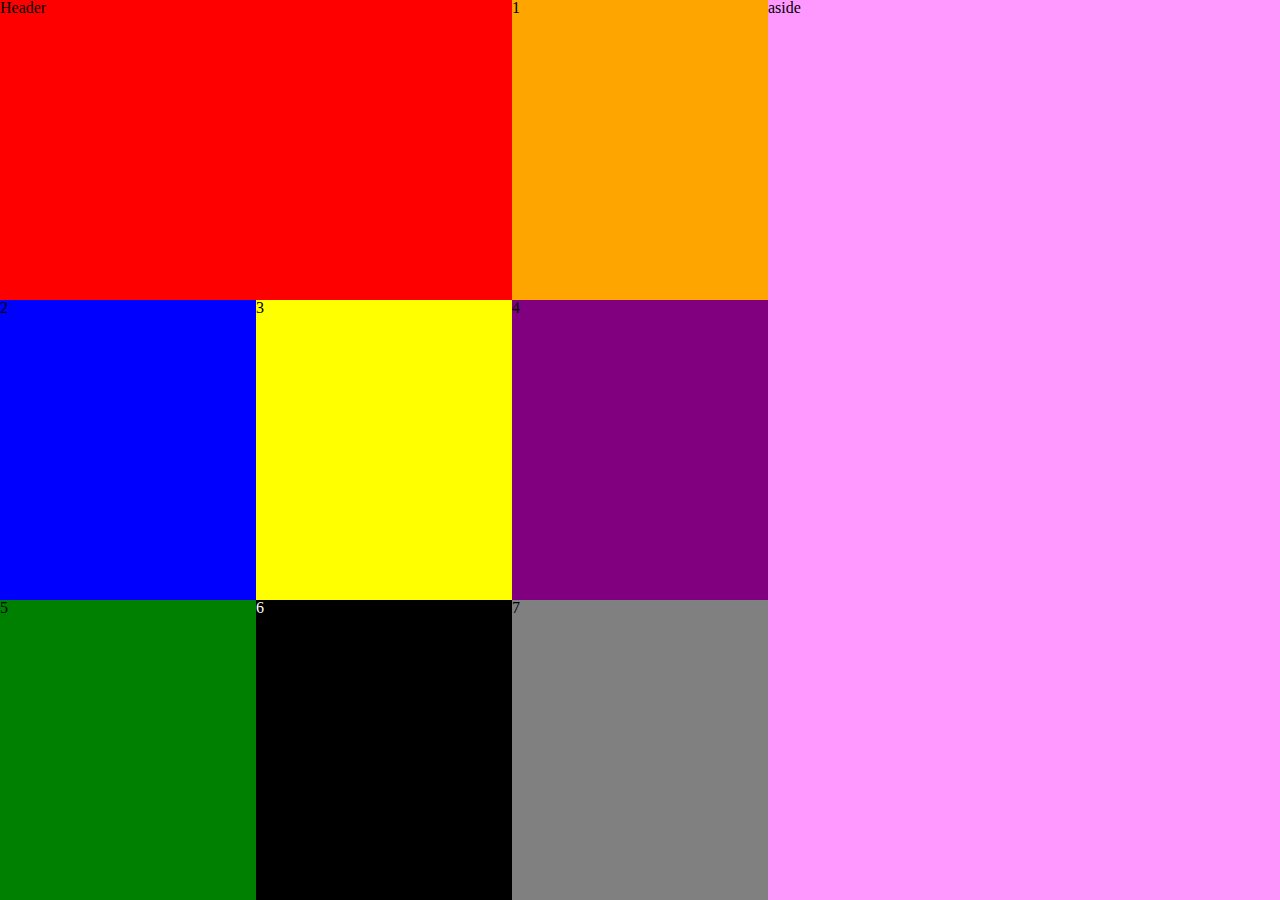
==== index.html @ eb5c0530 "Created Sections andgeneral layout of page" ====
<!DOCTYPE html>
<html>
  <head>
    <meta charset="utf-8">
    <title>Static Comp 1</title>
    <link rel="stylesheet" href="reset.css">
    <link rel="stylesheet" href="styles.css">

  </head>
  <body>
    <div class="window-container">
      <main>
        <div class="section-container">
          <header class="header">
            Header
          </header>
          <section class="s1">
            1
          </section>
          <section class="s2">
            2
          </section>
          <section class="s3">
            3
          </section>
          <section class="s4">
            4
          </section>
          <section class="s5">
            5
          </section>
          <section class="s6">
            6
          </section>
          <section class="s7">
            7
          </section>
        </div> 
    </main>
      <aside class="aside">
        aside
      </aside>
  </div>


  </body>
</html>


<!-- each box is about 40% of width, left aside is 40%, header is 40% -->
---- styles.css ----
body {
  margin: 0;
}
.window-container {
  height: 100vh;
  display: flex;
}
main {
  flex-direction: row;
  display: flex;
  height: 100vh;
  width: 60%;
}
.section-container {
  display: flex;
  flex-flow: row wrap;
  height: 100vh;
  width: 100%;
}
section {
  height: 33.333%;
  width: 33.333%;
  display: flex;
}
.header {
  height: 33.333%;
  width: 66.666%;
  display: flex;
  background-color: red;
}
.s1 {
  background-color: orange;
}
.s2 {
  background-color: blue;
}
.s3 {
  background-color: yellow;
}
.s4 {
  background-color: purple;
}
.s5 {
  background-color: green;
}
.s6 {
  color: #FFFFFF;
  background-color: black;
}
.s7 {
  background-color: grey;
}
aside {
  display: flex;
  background-color: #FF99FF;
  width: 40%;
}
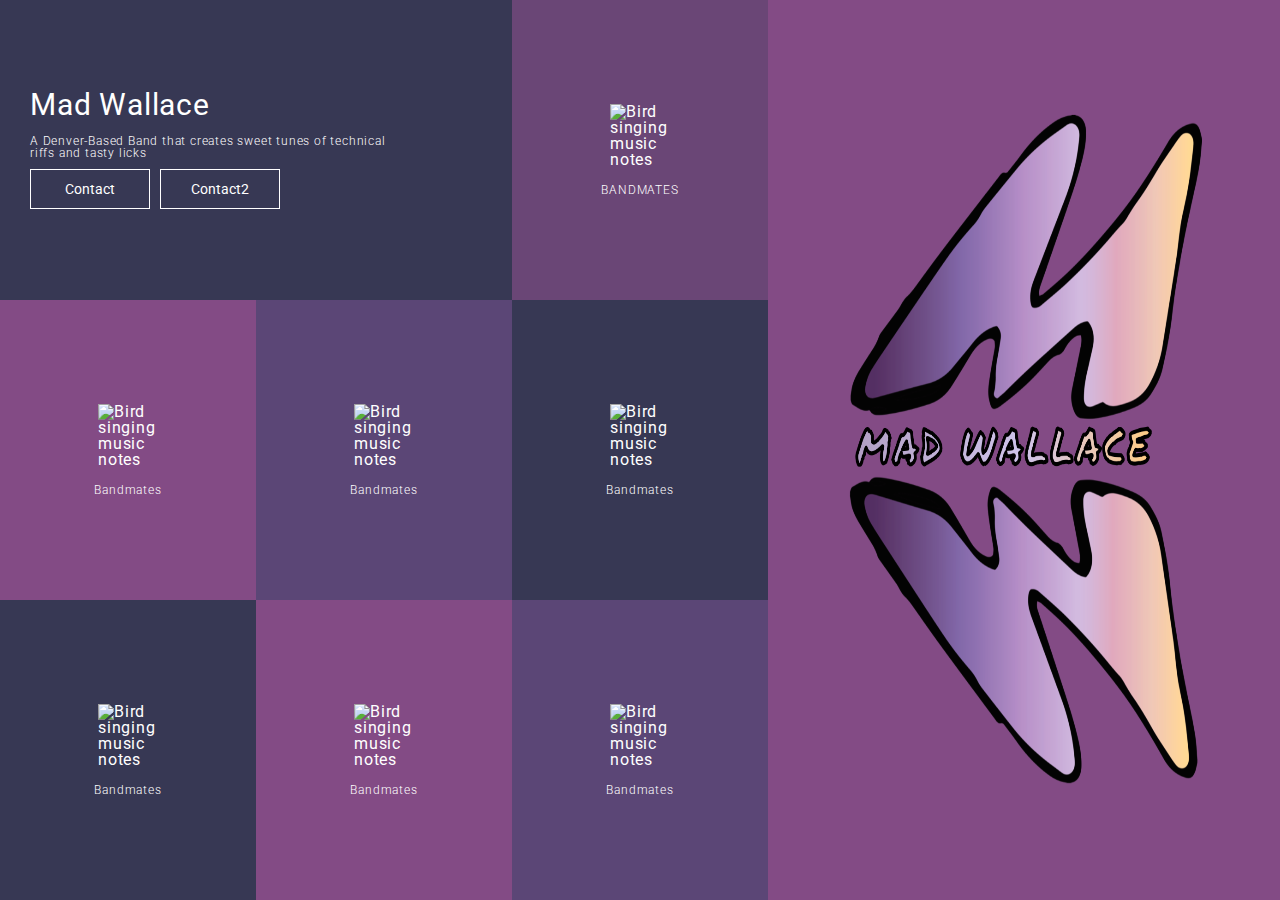
==== commit 5375fa8a: "Change images to buttons in aside, add hover states" ====
--- a/index.html
+++ b/index.html
@@ -4,43 +4,72 @@
     <meta charset="utf-8">
     <title>Static Comp 1</title>
     <link rel="stylesheet" href="reset.css">
+    <link href="https://fonts.googleapis.com/css?family=Roboto:300,400,700" rel="stylesheet">
     <link rel="stylesheet" href="styles.css">
 
   </head>
   <body>
     <div class="window-container">
       <main>
-        <div class="section-container">
-          <header class="header">
-            Header
+        <nav>
+          <header>
+            <div class="header-styling">
+              <h1>Mad Wallace</h1>
+              <p class="header-p">A Denver-Based Band that creates sweet tunes of  technical riffs and tasty licks </p>
+              <div class="button-container">
+                <button class="header-btn">Contact</button>
+                <button class="header-btn">Contact2</button>
+              </div>
+            </div>
           </header>
           <section class="s1">
-            1
+            <img src='mad-wallace/bird-singing-with-musical-notes.svg' alt="Bird singing music notes">
+            <p>BANDMATES</p>
           </section>
           <section class="s2">
-            2
+            <img src='mad-wallace/bird-singing-with-musical-notes.svg' alt="Bird singing music notes">
+            <p>Bandmates</p>
           </section>
           <section class="s3">
-            3
+            <img src='mad-wallace/bird-singing-with-musical-notes.svg' alt="Bird singing music notes">
+            <p>Bandmates</p>
           </section>
           <section class="s4">
-            4
+            <img src='mad-wallace/bird-singing-with-musical-notes.svg' alt="Bird singing music notes">
+            <p>Bandmates</p>
           </section>
           <section class="s5">
-            5
+            <img src='mad-wallace/bird-singing-with-musical-notes.svg' alt="Bird singing music notes">
+            <p>Bandmates</p>
           </section>
           <section class="s6">
-            6
+            <img src='mad-wallace/bird-singing-with-musical-notes.svg' alt="Bird singing music notes">
+            <p>Bandmates</p>
           </section>
           <section class="s7">
-            7
+            <img src='mad-wallace/bird-singing-with-musical-notes.svg' alt="Bird singing music notes">
+            <p>Bandmates</p>
           </section>
-        </div> 
+        </nav>
     </main>
-      <aside class="aside">
-        aside
+      <aside>
+        <div class="aside-navigation">
+          <div class="top-btn-container">
+            <div class="pic-sort-top">
+              <button class="background-image-sort"></button>
+              <button class="background-image-sort"></button>
+              <button class="background-image-sort"></button>
+            </div>
+          </div>
+          <div class="bottom-btn-container">
+            <div class="pic-sort-middle">
+              <button class="rewind"></button>
+              <button class="fast-forward"></button>
+            </div>
+          </div>
+        </div>
       </aside>
-  </div>
+    </div>
 
 
   </body>
--- a/styles.css
+++ b/styles.css
@@ -1,5 +1,9 @@
 body {
   margin: 0;
+  background-color: #FFFFFF;
+  box-sizing: border-box;
+  font-family: 'Roboto', sans-serif;
+  letter-spacing: 0.8px;
 }
 .window-container {
   height: 100vh;
@@ -11,7 +15,7 @@
   height: 100vh;
   width: 60%;
 }
-.section-container {
+nav {
   display: flex;
   flex-flow: row wrap;
   height: 100vh;
@@ -21,37 +25,183 @@
   height: 33.333%;
   width: 33.333%;
   display: flex;
-}
-.header {
+  color: #FFFFFF;
+  flex-flow: column wrap;
+  justify-content: center;
+  align-items: center;
+}
+section:hover {
+  background-color: rgba(46,33,136,0.9);
+}
+header {
   height: 33.333%;
   width: 66.666%;
   display: flex;
-  background-color: red;
-}
+  align-items: center;
+  flex-flow: row wrap;
+  background-color: rgba(55,56,84, 1.0);
+  color: #FFFFFF;
+}
+.header-styling {
+  margin-left: 10px;
+  padding-left: 20px;
+}
+h1 {
+  display: block;
+  height: auto;
+  margin-bottom: 15px;
+  font-size: 30px;
+  font-weight: 400;
+}
+.header-p {
+  height: 20%;
+  width: 80%;
+  display: block;
+  margin-bottom: 10px;
+  font-size: 12px;
+  font-weight: 300;
+  overflow-wrap: break-word;
+  word-wrap: break-word;
+  hyphens: auto;
+}
+.button-container {
+  display: flex;
+  justify-content: flex-start;
+}
+.header-btn {
+  margin-right: 10px;
+  height: 40px;
+  width: 120px;
+  color: #FFFFFF;
+  background: none;
+  border: 1px solid #FFFFFF;
+  font-family: inherit;
+  font-size: 14px;
+  padding: 0;
+}
+.header-btn:hover {
+  background-color: rgb(14,33,136);
+}
+section img {
+  height: 70px;
+  width: 70px;
+  margin-bottom: 10px;
+  padding-left: 10px;
+}
+section p {
+  font-size: 12px;
+  font-weight: 300;
+}
+
+/*SECTION BACKGROUNDS*/
+
 .s1 {
-  background-color: orange;
+  background-color: rgba(90,50,103, 0.9);
 }
 .s2 {
-  background-color: blue;
+  background-color: rgba(118,55,120, 0.9);
 }
 .s3 {
-  background-color: yellow;
+  background-color: rgba(73,50,103, 0.9);
 }
 .s4 {
-  background-color: purple;
+  background-color: rgba(55,56,84, 1.0);
 }
 .s5 {
-  background-color: green;
+  background-color: rgba(55,56,84, 1.0);
 }
 .s6 {
-  color: #FFFFFF;
-  background-color: black;
+  background-color:  rgba(118,55,120, 0.9);
 }
 .s7 {
-  background-color: grey;
-}
+  background-color: rgba(73,50,103, 0.9);
+}
+
+
+/*ASIDE NAVIGATION*/
+
 aside {
   display: flex;
-  background-color: #FF99FF;
+  background-color: rgba(118,55,120, 0.9);
   width: 40%;
-}
+  color: #FFFFFF;
+  background-attachment: scroll;
+  background-image: url('mad-wallace/M.png');
+  background-position: center;
+  background-repeat: no-repeat;
+  background-size: 70% 75%;
+}
+.background-image-sort {
+  background: none;
+  background-image: url('mad-wallace/stop-circular-button.svg');
+  background-position: center;
+  background-repeat: no-repeat;
+  background-size: contain;
+  border: none;
+  height: 12px;
+  width: 12px;
+  margin: 0 2px;
+}
+.aside-navigation {
+  height: 50vh;
+  width: 100%;
+  display: flex;
+  flex-flow: row wrap;
+  padding: 10px;
+}
+.top-btn-container {
+  display: flex;
+  justify-content: flex-end;
+  width: 100%;
+}
+.pic-sort-top {
+  display: flex;
+}
+.bottom-btn-container {
+  display: flex;
+  justify-content: center;
+  justify-content: space-around;
+  align-items: flex-end;
+  width: 100%;
+}
+.pic-sort-middle {
+display: flex;
+justify-content: space-between;
+align-items: flex-end;
+width: 100%;
+}
+.pic-sort-middle button {
+  height: 40px;
+  width: 40px;
+  border: none;
+}
+.rewind {
+  background: none;
+  background-image: url('mad-wallace/svg/rewind-button.svg');
+  background-position: center;
+  background-repeat: no-repeat;
+  background-size: contain;
+}
+.fast-forward {
+  background: none;
+  background-image: url('mad-wallace/svg/fast-forward-button.svg');
+  background-position: center;
+  background-repeat: no-repeat;
+  background-size: contain;
+}
+aside button:hover {
+  background-color: #FFFFFF;
+  border-radius: 50%;
+}
+
+
+/*MEDIA QUERIES*/
+
+@media screen and (min-width: 950px) {
+
+}
+
+
+@media screen and (max-width: 850px) {
+
+}
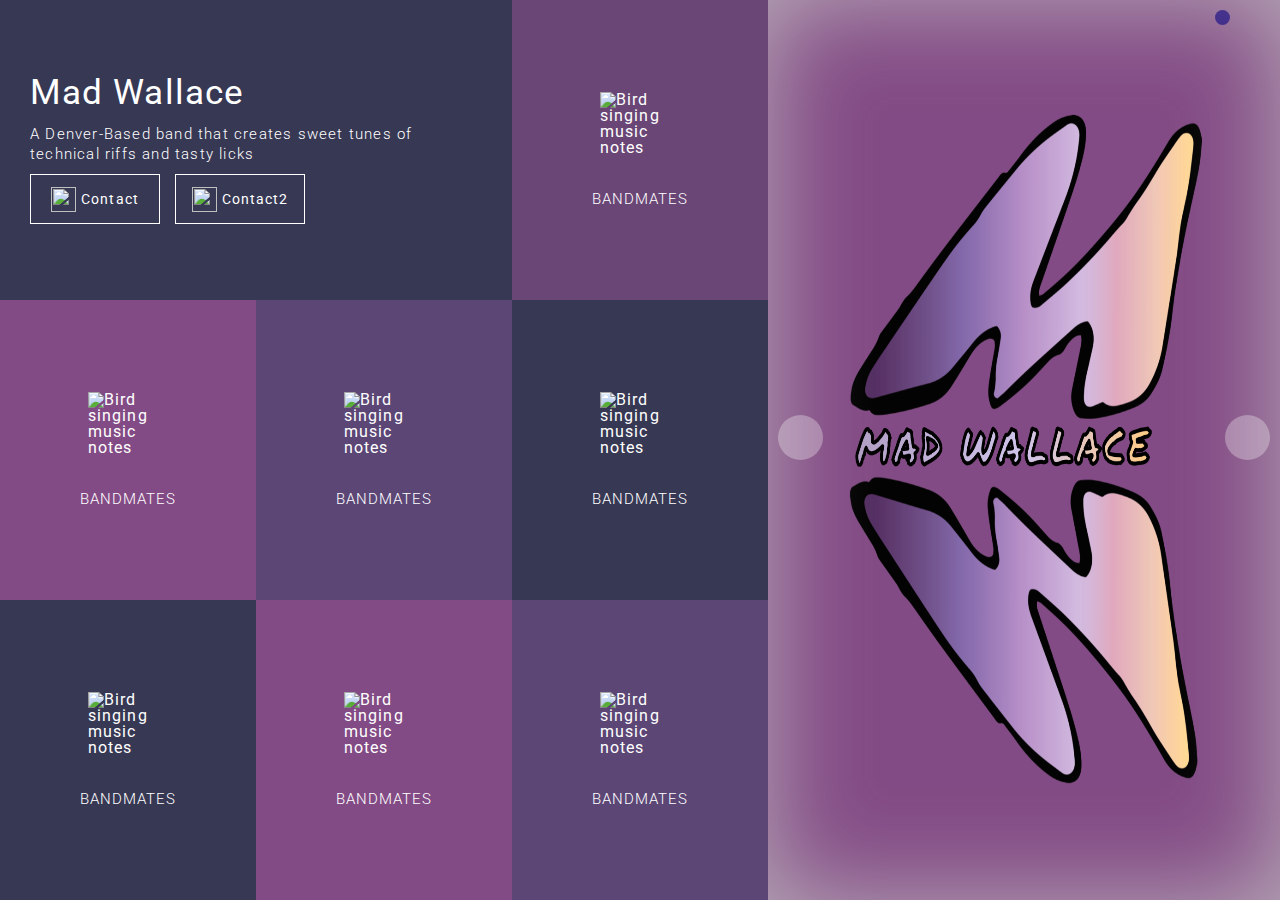
==== commit 05a5e7bc: "Add media queries and update styles on buttons" ====
--- a/index.html
+++ b/index.html
@@ -3,6 +3,7 @@
   <head>
     <meta charset="utf-8">
     <title>Static Comp 1</title>
+    <meta name="viewport" content="width=device-width, initial-scale=1">
     <link rel="stylesheet" href="reset.css">
     <link href="https://fonts.googleapis.com/css?family=Roboto:300,400,700" rel="stylesheet">
     <link rel="stylesheet" href="styles.css">
@@ -15,10 +16,10 @@
           <header>
             <div class="header-styling">
               <h1>Mad Wallace</h1>
-              <p class="header-p">A Denver-Based Band that creates sweet tunes of  technical riffs and tasty licks </p>
+              <p class="header-p">A Denver-Based band that creates sweet tunes of technical riffs and tasty licks </p>
               <div class="button-container">
-                <button class="header-btn">Contact</button>
-                <button class="header-btn">Contact2</button>
+                <button class="header-btn"><img class="header-btn-image" src="mad-wallace/bird-singing-with-musical-notes.svg" alt="">Contact</button>
+                <button class="header-btn"><img class="header-btn-image" src="mad-wallace/bird-singing-with-musical-notes.svg" alt="">Contact2</button>
               </div>
             </div>
           </header>
@@ -28,28 +29,29 @@
           </section>
           <section class="s2">
             <img src='mad-wallace/bird-singing-with-musical-notes.svg' alt="Bird singing music notes">
-            <p>Bandmates</p>
+            <p>BANDMATES</p>
           </section>
           <section class="s3">
             <img src='mad-wallace/bird-singing-with-musical-notes.svg' alt="Bird singing music notes">
-            <p>Bandmates</p>
+            <p>BANDMATES</p>
           </section>
           <section class="s4">
             <img src='mad-wallace/bird-singing-with-musical-notes.svg' alt="Bird singing music notes">
-            <p>Bandmates</p>
+            <p>BANDMATES</p>
           </section>
           <section class="s5">
             <img src='mad-wallace/bird-singing-with-musical-notes.svg' alt="Bird singing music notes">
-            <p>Bandmates</p>
+            <p>BANDMATES</p>
           </section>
           <section class="s6">
             <img src='mad-wallace/bird-singing-with-musical-notes.svg' alt="Bird singing music notes">
-            <p>Bandmates</p>
+            <p>BANDMATES</p>
           </section>
           <section class="s7">
             <img src='mad-wallace/bird-singing-with-musical-notes.svg' alt="Bird singing music notes">
-            <p>Bandmates</p>
+            <p>BANDMATES</p>
           </section>
+          <section class="s8"></section>
         </nav>
     </main>
       <aside>
@@ -74,6 +76,3 @@
 
   </body>
 </html>
-
-
-<!-- each box is about 40% of width, left aside is 40%, header is 40% -->
--- a/styles.css
+++ b/styles.css
@@ -3,16 +3,13 @@
   background-color: #FFFFFF;
   box-sizing: border-box;
   font-family: 'Roboto', sans-serif;
-  letter-spacing: 0.8px;
+  letter-spacing: 1.1px;
 }
 .window-container {
   height: 100vh;
   display: flex;
 }
 main {
-  flex-direction: row;
-  display: flex;
-  height: 100vh;
   width: 60%;
 }
 nav {
@@ -32,6 +29,8 @@
 }
 section:hover {
   background-color: rgba(46,33,136,0.9);
+  box-shadow: 0 0 100px rgba(199,199,199,1) inset;
+  zoom: 120%;
 }
 header {
   height: 33.333%;
@@ -43,8 +42,7 @@
   color: #FFFFFF;
 }
 .header-styling {
-  margin-left: 10px;
-  padding-left: 20px;
+  padding-left: 30px;
 }
 h1 {
   display: block;
@@ -55,21 +53,26 @@
 }
 .header-p {
   height: 20%;
-  width: 80%;
+  width: 85%;
   display: block;
   margin-bottom: 10px;
-  font-size: 12px;
+  font-size: 14px;
   font-weight: 300;
   overflow-wrap: break-word;
   word-wrap: break-word;
   hyphens: auto;
+  line-height: 2;
+  letter-spacing: 1.2px;
 }
 .button-container {
   display: flex;
   justify-content: flex-start;
 }
 .header-btn {
-  margin-right: 10px;
+  display: flex;
+  justify-content: center;
+  align-items: center;
+  margin-right: 15px;
   height: 40px;
   width: 120px;
   color: #FFFFFF;
@@ -77,10 +80,17 @@
   border: 1px solid #FFFFFF;
   font-family: inherit;
   font-size: 14px;
-  padding: 0;
+  letter-spacing: inherit;
+}
+.header-btn-image {
+  height: 25px;
+  width: 25px;
+  margin-right: 5px;
 }
 .header-btn:hover {
-  background-color: rgb(14,33,136);
+  background-color: rgba(46,33,136,0.9);
+  font-size: 16px;
+  box-shadow: 0 0 20px rgba(199,199,199,0.9) inset;
 }
 section img {
   height: 70px;
@@ -116,20 +126,29 @@
 .s7 {
   background-color: rgba(73,50,103, 0.9);
 }
-
-
-/*ASIDE NAVIGATION*/
-
-aside {
-  display: flex;
+.s8 {
+  display: none;
   background-color: rgba(118,55,120, 0.9);
-  width: 40%;
-  color: #FFFFFF;
-  background-attachment: scroll;
   background-image: url('mad-wallace/M.png');
   background-position: center;
   background-repeat: no-repeat;
   background-size: 70% 75%;
+  box-shadow: 0 0 100px rgba(199,199,199,0.8) inset;
+}
+
+
+/*ASIDE NAVIGATION*/
+
+aside {
+  display: flex;
+  background-color: rgba(118,55,120, 0.9);
+  width: 40%;
+  color: #FFFFFF;
+  background-image: url('mad-wallace/M.png');
+  background-position: center;
+  background-repeat: no-repeat;
+  background-size: 70% 75%;
+  box-shadow: 0 0 100px rgba(199,199,199,0.8) inset;
 }
 .background-image-sort {
   background: none;
@@ -157,6 +176,10 @@
 .pic-sort-top {
   display: flex;
 }
+.pic-sort-top button:nth-of-type(1) {
+  background-color: rgba(46,33,136,0.8);
+  border-radius: 50%;
+}
 .bottom-btn-container {
   display: flex;
   justify-content: center;
@@ -176,32 +199,375 @@
   border: none;
 }
 .rewind {
-  background: none;
+  background: rgba(255, 255, 255, 0.3);
+  border-radius: 50%;
   background-image: url('mad-wallace/svg/rewind-button.svg');
   background-position: center;
   background-repeat: no-repeat;
   background-size: contain;
 }
 .fast-forward {
-  background: none;
+  background: rgba(255, 255, 255, 0.3);
+  border-radius: 50%;
   background-image: url('mad-wallace/svg/fast-forward-button.svg');
   background-position: center;
   background-repeat: no-repeat;
   background-size: contain;
 }
 aside button:hover {
-  background-color: #FFFFFF;
+  background-color: rgba(46,33,136,0.8);
   border-radius: 50%;
+  box-shadow: 0 0 2px rgba(199,199,199,0.9) inset;
+}
+button:focus {
+  outline: 0;
 }
 
 
 /*MEDIA QUERIES*/
 
-@media screen and (min-width: 950px) {
-
-}
-
-
-@media screen and (max-width: 850px) {
-
-}
+@media screen and (max-width: 2000px) {
+  h1 {
+    font-size: 55px;
+  }
+  .header-p {
+    font-size: 19px;
+    line-height: 1.4;
+  }
+  .header-btn {
+    height: 70px;
+    width: 175px;
+    font-size: 18px;
+    margin-right: 20px;
+  }
+  .header-btn:hover {
+    font-size: 19px;
+  }
+  section img {
+    height: 120px;
+    width: 120px;
+  }
+  section p {
+    font-size: 19px;
+  }
+  .background-image-sort {
+    height: 30px;
+    width: 30px;
+  }
+  .pic-sort-middle button {
+    height: 60px;
+    width: 60px;
+  }
+}
+@media screen and (max-width: 1700px) {
+  h1 {
+    font-size: 50px;
+  }
+  .header-p {
+    font-size: 18px;
+    line-height: 1.4;
+  }
+  .header-btn {
+    height: 65px;
+    width: 160px;
+    font-size: 17px;
+    margin-right: 20px;
+  }
+  .header-btn:hover {
+    font-size: 18px;
+  }
+  section img {
+    height: 110px;
+    width: 110px;
+  }
+  section p {
+    font-size: 18px;
+  }
+  .background-image-sort {
+    height: 25px;
+    width: 25px;
+  }
+  .pic-sort-middle button {
+    height: 55px;
+    width: 55px;
+  }
+}
+@media screen and (max-width: 1500px) {
+  h1 {
+    font-size: 45px;
+  }
+  .header-p {
+    font-size: 17px;
+    line-height: 1.3;
+  }
+  .header-btn {
+    height: 60px;
+    width: 145px;
+    font-size: 16px;
+    margin-right: 15px;
+  }
+  .header-btn:hover {
+    font-size: 17px;
+  }
+  section img {
+    height: 100px;
+    width: 100px;
+  }
+  section p {
+    font-size: 17px;
+  }
+  .background-image-sort {
+    height: 20px;
+    width: 20px;
+  }
+  .pic-sort-middle button {
+    height: 50px;
+    width: 50px;
+  }
+}
+
+@media screen and (max-width: 1300px) {
+  h1 {
+    font-size: 35px;
+  }
+  .header-p {
+    font-size: 15px;
+    line-height: 1.3;
+  }
+  .header-btn {
+    height: 50px;
+    width: 130px;
+    font-size: 14px;
+  }
+  .header-btn:hover {
+    font-size: 15px;
+  }
+  section img {
+    height: 90px;
+    width: 90px;
+  }
+  section p {
+    font-size: 15px;
+  }
+  .background-image-sort {
+    height: 15px;
+    width: 15px;
+  }
+  .pic-sort-middle button {
+    height: 45px;
+    width: 45px;
+  }
+}
+@media screen and (max-width: 1150px) {
+  h1 {
+    font-size: 32px;
+  }
+  .header-p {
+    font-size: 14px;
+    line-height: 1.4;
+  }
+  .header-btn {
+    height: 45px;
+    width: 120px;
+    font-size: 13px;
+  }
+  .header-btn:hover {
+    font-size: 14px;
+  }
+  section img {
+    height: 80px;
+    width: 80px;
+  }
+  section p {
+    font-size: 14px;
+  }
+  .background-image-sort {
+    height: 14px;
+    width: 14px;
+  }
+  .pic-sort-middle button {
+    height: 40px;
+    width: 40px;
+  }
+}
+@media screen and (max-width: 1000px) {
+  h1 {
+    font-size: 30px;
+  }
+  .header-p {
+    font-size: 13px;
+  }
+  .header-btn {
+    height: 40px;
+    width: 110px;
+    font-size: 12px;
+  }
+  .header-btn:hover {
+    font-size: 13px;
+  }
+  section img {
+    height: 70px;
+    width: 70px;
+  }
+  section p {
+    font-size: 13px;
+  }
+  .pic-sort-middle button {
+    height: 35px;
+    width: 35px;
+  }
+}
+@media screen and (max-width: 900px) {
+  main {
+    width: 100%;
+  }
+  h1 {
+    font-size: 35px;
+  }
+  .header-p {
+    font-size: 15px;
+  }
+  .header-btn {
+    height: 60px;
+    width: 150px;
+    font-size: 15px;
+  }
+  .header-btn:hover {
+    font-size: 16px;
+  }
+  section img {
+    height: 90px;
+    width: 90px;
+  }
+  section p {
+    font-size: 16px;
+  }
+  aside {
+    display: none;
+  }
+}
+@media screen and (max-width: 750px) {
+  .header-p {
+    font-size: 14px;
+  }
+  .header-btn {
+    height: 45px;
+    width: 130px;
+    font-size: 13px;
+  }
+  .header-btn:hover {
+    font-size: 14px;
+  }
+  section img {
+    height: 80px;
+    width: 80px;
+  }
+  section p {
+    font-size: 14px;
+  }
+}
+@media screen and (max-width: 600px) {
+  header {
+    width: 100%;
+  }
+  h1 {
+    font-size: 40px;
+  }
+  .header-p {
+    font-size: 15px;
+  }
+  .header-btn {
+    height: 60px;
+    width: 150px;
+    font-size: 16px;
+  }
+  .header-btn:hover {
+    font-size: 17px;
+  }
+  section {
+    width: 50%;
+  }
+  section img {
+    height: 90px;
+    width: 90px;
+  }
+  section p {
+    font-size: 15px;
+  }
+  .s8 {
+    display: inline-block;
+  }
+}
+@media screen and (max-width: 413px) {
+  h1 {
+    font-size: 35px;
+  }
+  .header-btn {
+    height: 50px;
+    width: 140px;
+  }
+  section {
+    width: 100%;
+  }
+  section img {
+    height: 110px;
+    width: 110px;
+  }
+  section p {
+    font-size: 18px;
+  }
+  .s5 {
+    background-color: rgba(90,50,103, 0.9);
+  }
+}
+@media screen and (max-width: 374px) {
+  h1 {
+    font-size: 33px;
+  }
+  .header-p {
+    width: 90%;
+    font-size: 14px;
+  }
+  .header-btn {
+    height: 47px;
+    width: 130px;
+    font-size: 13px;
+  }
+  .header-btn:hover {
+    font-size: 14px;
+  }
+  section {
+    width: 100%;
+  }
+  section img {
+    height: 100px;
+    width: 100px;
+  }
+  section p {
+    font-size: 17px;
+  }
+}
+@media screen and (max-width: 330px) {
+  h1 {
+    font-size: 33px;
+  }
+  .header-p {
+    width: 90%;
+    font-size: 13px;
+  }
+  .header-btn {
+    height: 40px;
+    width: 115px;
+    font-size: 11px;
+  }
+  .header-btn:hover {
+    font-size: 12px;
+  }
+  section img {
+    height: 90px;
+    width: 90px;
+  }
+  section p {
+    font-size: 16px;
+  }
+}
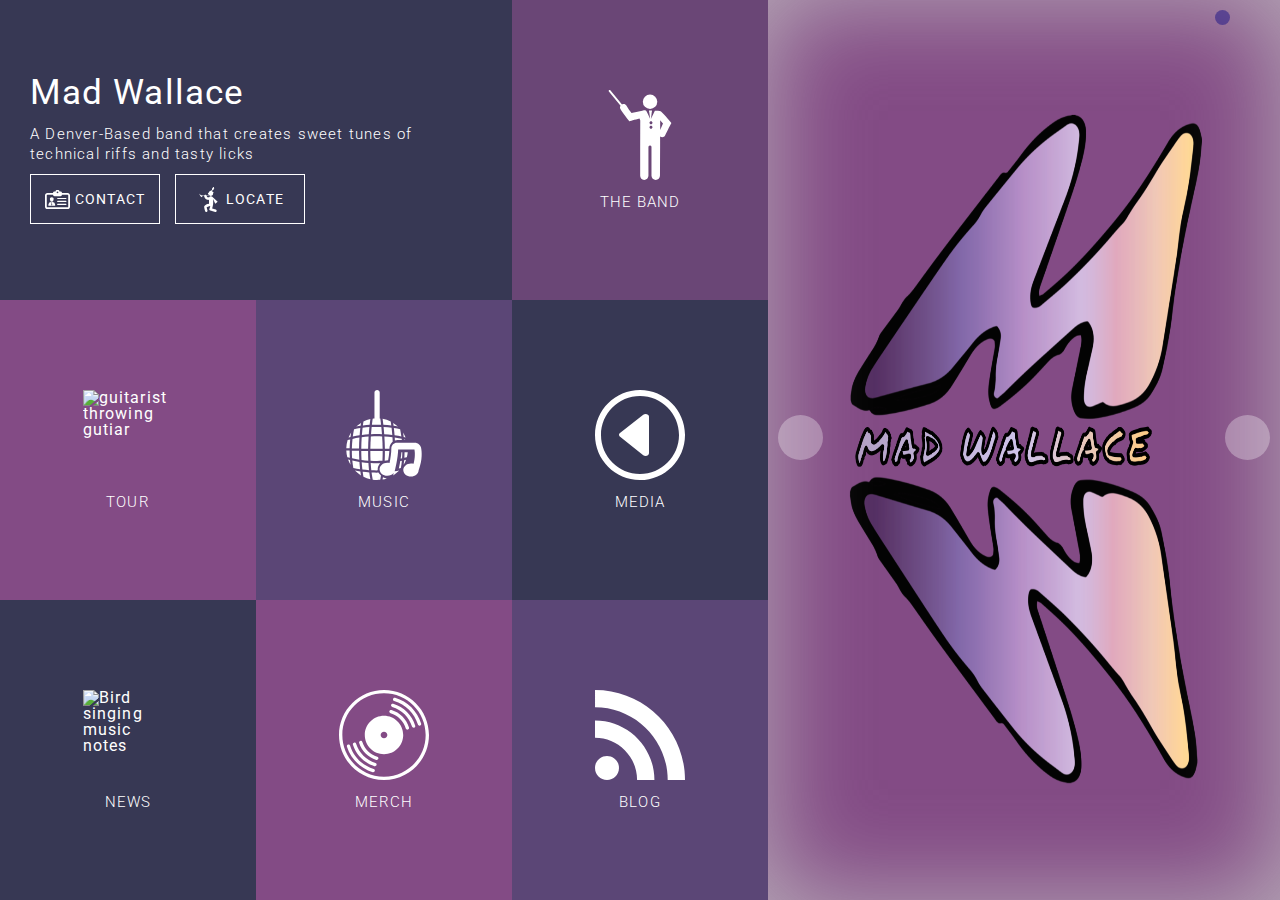
==== commit d27f6c1e: "Change icons and <p> text in sections, changed button icons and text" ====
--- a/index.html
+++ b/index.html
@@ -18,38 +18,38 @@
               <h1>Mad Wallace</h1>
               <p class="header-p">A Denver-Based band that creates sweet tunes of technical riffs and tasty licks </p>
               <div class="button-container">
-                <button class="header-btn"><img class="header-btn-image" src="mad-wallace/bird-singing-with-musical-notes.svg" alt="">Contact</button>
-                <button class="header-btn"><img class="header-btn-image" src="mad-wallace/bird-singing-with-musical-notes.svg" alt="">Contact2</button>
+                <button class="header-btn"><img class="header-btn-image" src="mad-wallace/svg/personal-card.svg" alt="personal card icon">CONTACT</button>
+                <button class="header-btn"><img class="header-btn-image" src="mad-wallace/svg/pied-piper-of-hamelin.svg" alt="pied piper blowing horn">LOCATE</button>
               </div>
             </div>
           </header>
           <section class="s1">
-            <img src='mad-wallace/bird-singing-with-musical-notes.svg' alt="Bird singing music notes">
-            <p>BANDMATES</p>
+            <img src='mad-wallace/svg/orchestra-director-with-stick.svg' alt="band director conducting">
+            <p>THE BAND</p>
           </section>
           <section class="s2">
-            <img src='mad-wallace/bird-singing-with-musical-notes.svg' alt="Bird singing music notes">
-            <p>BANDMATES</p>
+            <img src='mad-wallace/svg/002-people.svg' alt="guitarist throwing gutiar">
+            <p>TOUR</p>
           </section>
           <section class="s3">
-            <img src='mad-wallace/bird-singing-with-musical-notes.svg' alt="Bird singing music notes">
-            <p>BANDMATES</p>
+            <img src='mad-wallace/svg/disco-ball-of-small-mirrors-with-musical-note-symbol.svg' alt="disco ball">
+            <p>MUSIC</p>
           </section>
           <section class="s4">
-            <img src='mad-wallace/bird-singing-with-musical-notes.svg' alt="Bird singing music notes">
-            <p>BANDMATES</p>
+            <img src='mad-wallace/svg/go-to-back-track-button.svg' alt="back track button">
+            <p>MEDIA</p>
           </section>
           <section class="s5">
             <img src='mad-wallace/bird-singing-with-musical-notes.svg' alt="Bird singing music notes">
-            <p>BANDMATES</p>
+            <p>NEWS</p>
           </section>
           <section class="s6">
-            <img src='mad-wallace/bird-singing-with-musical-notes.svg' alt="Bird singing music notes">
-            <p>BANDMATES</p>
+            <img src='mad-wallace/svg/vinyl.svg' alt="vinyl record icon">
+            <p>MERCH</p>
           </section>
           <section class="s7">
-            <img src='mad-wallace/bird-singing-with-musical-notes.svg' alt="Bird singing music notes">
-            <p>BANDMATES</p>
+            <img src='mad-wallace/svg/social-rss.svg' alt="social signal icon">
+            <p>BLOG</p>
           </section>
           <section class="s8"></section>
         </nav>
--- a/styles.css
+++ b/styles.css
@@ -95,8 +95,7 @@
 section img {
   height: 70px;
   width: 70px;
-  margin-bottom: 10px;
-  padding-left: 10px;
+  margin-bottom: 15px;
 }
 section p {
   font-size: 12px;
@@ -177,7 +176,7 @@
   display: flex;
 }
 .pic-sort-top button:nth-of-type(1) {
-  background-color: rgba(46,33,136,0.8);
+  background-color: rgba(46,33,136,0.6);
   border-radius: 50%;
 }
 .bottom-btn-container {
@@ -215,7 +214,7 @@
   background-size: contain;
 }
 aside button:hover {
-  background-color: rgba(46,33,136,0.8);
+  background-color: rgba(46,33,136,0.6);
   border-radius: 50%;
   box-shadow: 0 0 2px rgba(199,199,199,0.9) inset;
 }
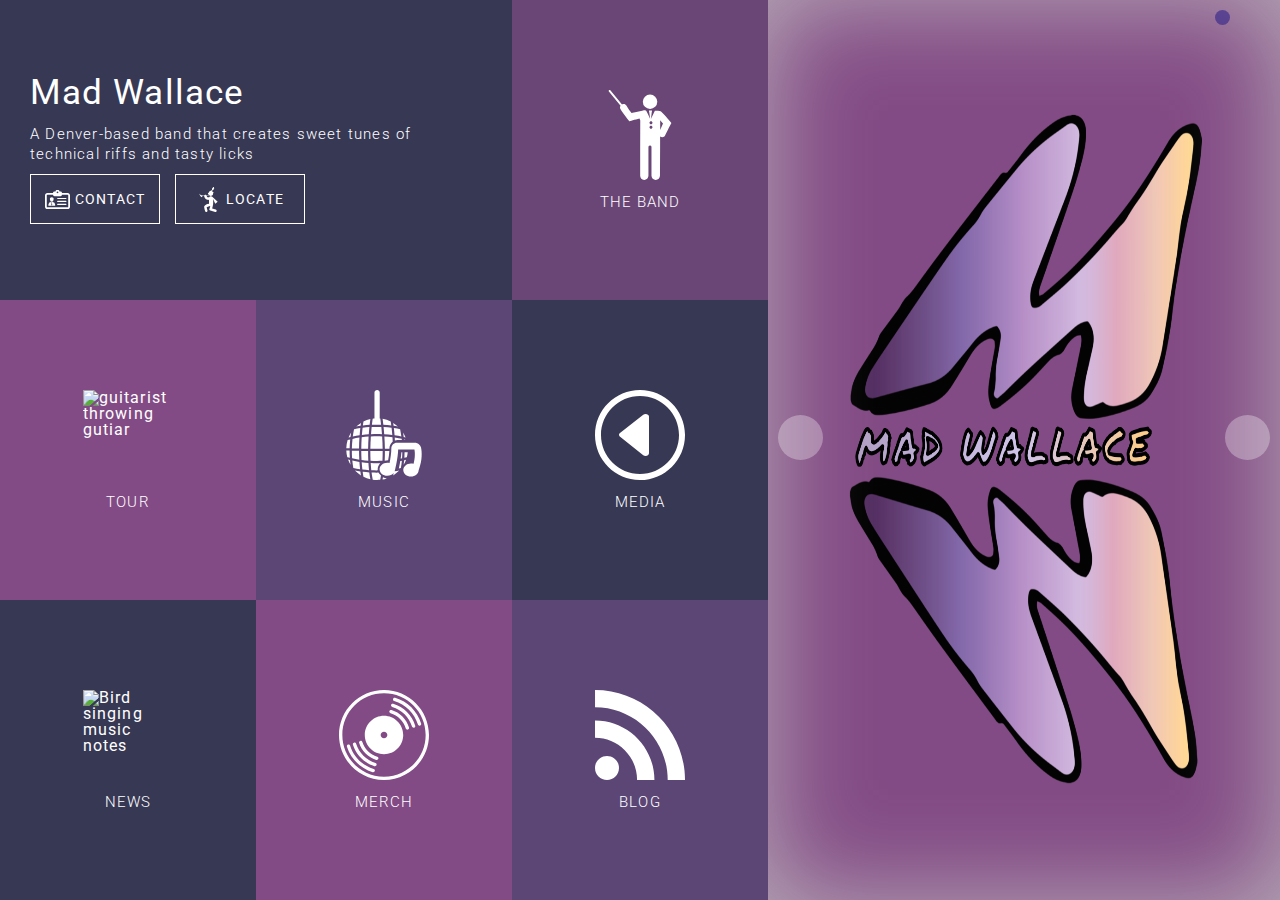
==== commit 7f81eae6: "Refactor code and put finishing touches" ====
--- a/index.html
+++ b/index.html
@@ -16,42 +16,42 @@
           <header>
             <div class="header-styling">
               <h1>Mad Wallace</h1>
-              <p class="header-p">A Denver-Based band that creates sweet tunes of technical riffs and tasty licks </p>
+              <p class="header-p">A Denver-based band that creates sweet tunes of technical riffs and tasty licks </p>
               <div class="button-container">
                 <button class="header-btn"><img class="header-btn-image" src="mad-wallace/svg/personal-card.svg" alt="personal card icon">CONTACT</button>
                 <button class="header-btn"><img class="header-btn-image" src="mad-wallace/svg/pied-piper-of-hamelin.svg" alt="pied piper blowing horn">LOCATE</button>
               </div>
             </div>
           </header>
-          <section class="s1">
+          <section class="s1" role="link">
             <img src='mad-wallace/svg/orchestra-director-with-stick.svg' alt="band director conducting">
             <p>THE BAND</p>
           </section>
-          <section class="s2">
+          <section class="s2" role="link">
             <img src='mad-wallace/svg/002-people.svg' alt="guitarist throwing gutiar">
             <p>TOUR</p>
           </section>
-          <section class="s3">
+          <section class="s3" role="link">
             <img src='mad-wallace/svg/disco-ball-of-small-mirrors-with-musical-note-symbol.svg' alt="disco ball">
             <p>MUSIC</p>
           </section>
-          <section class="s4">
+          <section class="s4" role="link">
             <img src='mad-wallace/svg/go-to-back-track-button.svg' alt="back track button">
             <p>MEDIA</p>
           </section>
-          <section class="s5">
+          <section class="s5" role="link">
             <img src='mad-wallace/bird-singing-with-musical-notes.svg' alt="Bird singing music notes">
             <p>NEWS</p>
           </section>
-          <section class="s6">
+          <section class="s6" role="link">
             <img src='mad-wallace/svg/vinyl.svg' alt="vinyl record icon">
             <p>MERCH</p>
           </section>
-          <section class="s7">
+          <section class="s7" role="link">
             <img src='mad-wallace/svg/social-rss.svg' alt="social signal icon">
             <p>BLOG</p>
           </section>
-          <section class="s8"></section>
+          <section class="s8" role="link"></section>
         </nav>
     </main>
       <aside>
--- a/styles.css
+++ b/styles.css
@@ -1,10 +1,13 @@
 body {
   margin: 0;
+  box-sizing: border-box;
   background-color: #FFFFFF;
-  box-sizing: border-box;
   font-family: 'Roboto', sans-serif;
   letter-spacing: 1.1px;
 }
+button:focus {
+  outline: 0;
+}
 .window-container {
   height: 100vh;
   display: flex;
@@ -13,84 +16,84 @@
   width: 60%;
 }
 nav {
-  display: flex;
-  flex-flow: row wrap;
   height: 100vh;
   width: 100%;
+  display: flex;
+  flex-flow: row wrap;
+}
+header {
+  height: 33.333%;
+  width: 66.666%;
+  display: flex;
+  align-items: center;
+  flex-flow: row wrap;
+  background-color: rgba(55,56,84, 1.0);
+  color: #FFFFFF;
+}
+.header-styling {
+  padding-left: 30px;
+}
+h1 {
+  height: auto;
+  margin-bottom: 15px;
+  display: block;
+  font-size: 30px;
+  font-weight: 400;
+}
+.header-p {
+  height: 20%;
+  width: 85%;
+  margin-bottom: 10px;
+  display: block;
+  font-size: 14px;
+  font-weight: 300;
+  hyphens: auto;
+  letter-spacing: 1.2px;
+  line-height: 2;
+  overflow-wrap: break-word;
+  word-wrap: break-word;
+}
+.button-container {
+  display: flex;
+  justify-content: flex-start;
+}
+.header-btn {
+  height: 40px;
+  width: 120px;
+  margin-right: 15px;
+  display: flex;
+  align-items: center;
+  justify-content: center;
+  background: none;
+  border: 1px solid #FFFFFF;
+  color: #FFFFFF;
+  font-family: inherit;
+  font-size: 14px;
+  letter-spacing: inherit;
+}
+.header-btn-image {
+  height: 25px;
+  width: 25px;
+  margin-right: 5px;
+}
+.header-btn:hover {
+  background-color: rgba(46,33,136,0.9);
+  box-shadow: 0 0 20px rgba(199,199,199,0.9) inset;
+  font-size: 16px;
 }
 section {
   height: 33.333%;
   width: 33.333%;
   display: flex;
-  color: #FFFFFF;
+  align-items: center;
   flex-flow: column wrap;
   justify-content: center;
-  align-items: center;
+  color: #FFFFFF;
 }
 section:hover {
   background-color: rgba(46,33,136,0.9);
   box-shadow: 0 0 100px rgba(199,199,199,1) inset;
   zoom: 120%;
-}
-header {
-  height: 33.333%;
-  width: 66.666%;
-  display: flex;
-  align-items: center;
-  flex-flow: row wrap;
-  background-color: rgba(55,56,84, 1.0);
-  color: #FFFFFF;
-}
-.header-styling {
-  padding-left: 30px;
-}
-h1 {
-  display: block;
-  height: auto;
-  margin-bottom: 15px;
-  font-size: 30px;
-  font-weight: 400;
-}
-.header-p {
-  height: 20%;
-  width: 85%;
-  display: block;
-  margin-bottom: 10px;
-  font-size: 14px;
-  font-weight: 300;
-  overflow-wrap: break-word;
-  word-wrap: break-word;
-  hyphens: auto;
-  line-height: 2;
-  letter-spacing: 1.2px;
-}
-.button-container {
-  display: flex;
-  justify-content: flex-start;
-}
-.header-btn {
-  display: flex;
-  justify-content: center;
-  align-items: center;
-  margin-right: 15px;
-  height: 40px;
-  width: 120px;
-  color: #FFFFFF;
-  background: none;
-  border: 1px solid #FFFFFF;
-  font-family: inherit;
-  font-size: 14px;
-  letter-spacing: inherit;
-}
-.header-btn-image {
-  height: 25px;
-  width: 25px;
-  margin-right: 5px;
-}
-.header-btn:hover {
-  background-color: rgba(46,33,136,0.9);
-  font-size: 16px;
-  box-shadow: 0 0 20px rgba(199,199,199,0.9) inset;
 }
 section img {
   height: 70px;
@@ -139,58 +142,58 @@
 /*ASIDE NAVIGATION*/
 
 aside {
+  width: 40%;
   display: flex;
   background-color: rgba(118,55,120, 0.9);
-  width: 40%;
-  color: #FFFFFF;
   background-image: url('mad-wallace/M.png');
   background-position: center;
   background-repeat: no-repeat;
   background-size: 70% 75%;
   box-shadow: 0 0 100px rgba(199,199,199,0.8) inset;
+  color: #FFFFFF;
+}
+.aside-navigation {
+  height: 50vh;
+  width: 100%;
+  display: flex;
+  flex-flow: row wrap;
+  padding: 10px;
+}
+.top-btn-container {
+  display: flex;
+  justify-content: flex-end;
+  width: 100%;
+}
+.pic-sort-top {
+  display: flex;
 }
 .background-image-sort {
+  height: 12px;
+  width: 12px;
+  margin: 0 2px;
   background: none;
   background-image: url('mad-wallace/stop-circular-button.svg');
   background-position: center;
   background-repeat: no-repeat;
   background-size: contain;
   border: none;
-  height: 12px;
-  width: 12px;
-  margin: 0 2px;
-}
-.aside-navigation {
-  height: 50vh;
-  width: 100%;
-  display: flex;
-  flex-flow: row wrap;
-  padding: 10px;
-}
-.top-btn-container {
-  display: flex;
-  justify-content: flex-end;
-  width: 100%;
-}
-.pic-sort-top {
-  display: flex;
 }
 .pic-sort-top button:nth-of-type(1) {
   background-color: rgba(46,33,136,0.6);
   border-radius: 50%;
 }
 .bottom-btn-container {
-  display: flex;
+  width: 100%;
+  display: flex;
+  align-items: flex-end;
   justify-content: center;
   justify-content: space-around;
-  align-items: flex-end;
-  width: 100%;
 }
 .pic-sort-middle {
+width: 100%;
 display: flex;
+align-items: flex-end;
 justify-content: space-between;
-align-items: flex-end;
-width: 100%;
 }
 .pic-sort-middle button {
   height: 40px;
@@ -199,28 +202,25 @@
 }
 .rewind {
   background: rgba(255, 255, 255, 0.3);
-  border-radius: 50%;
   background-image: url('mad-wallace/svg/rewind-button.svg');
   background-position: center;
   background-repeat: no-repeat;
   background-size: contain;
+  border-radius: 50%;
 }
 .fast-forward {
   background: rgba(255, 255, 255, 0.3);
-  border-radius: 50%;
   background-image: url('mad-wallace/svg/fast-forward-button.svg');
   background-position: center;
   background-repeat: no-repeat;
   background-size: contain;
+  border-radius: 50%;
 }
 aside button:hover {
   background-color: rgba(46,33,136,0.6);
   border-radius: 50%;
   box-shadow: 0 0 2px rgba(199,199,199,0.9) inset;
 }
-button:focus {
-  outline: 0;
-}
 
 
 /*MEDIA QUERIES*/
